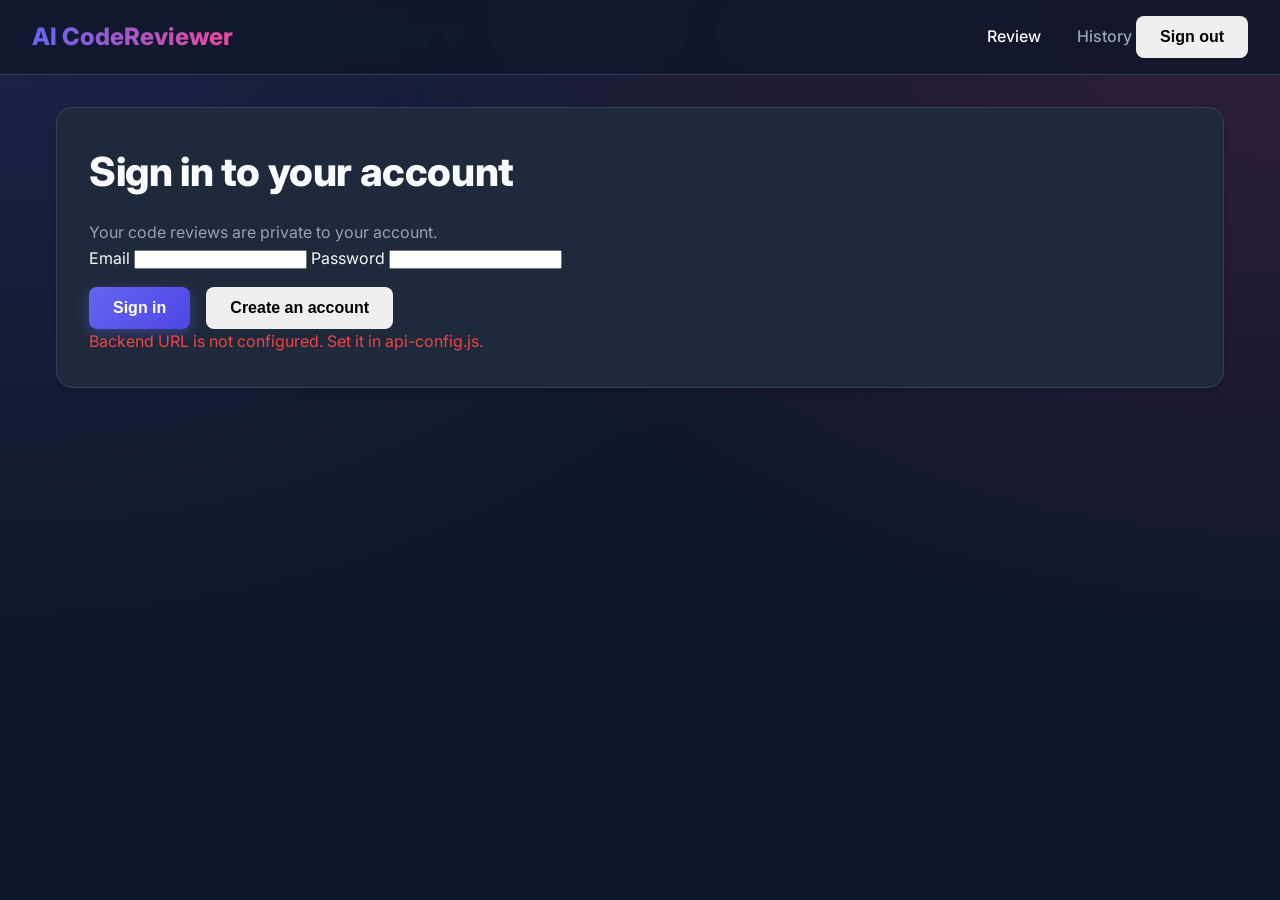
==== frontend/index.html @ 7a837c7b "Prepare AI Code Reviewer for production deployment Add JWT authentication, PostgreSQL production sup" ====
<!DOCTYPE html>
<html lang="en">
<head>
    <meta charset="UTF-8">
    <meta name="viewport" content="width=device-width, initial-scale=1.0">
    <title>AI Code Reviewer</title>
    <link rel="stylesheet" href="style.css">
    <link href="https://fonts.googleapis.com/css2?family=Inter:ital,opsz,wght@0,14..32,100..900;1,14..32,100..900&display=swap" rel="stylesheet">
</head>
<body>
    
    <header>
        <a href="index.html" class="logo">AI CodeReviewer</a>
        <nav>
            <a href="index.html" class="active">Review</a>
            <a href="history.html">History</a>
            <button type="button" class="btn btn-secondary" id="signOutButton" onclick="signOut()" hidden>Sign out</button>
        </nav>
    </header>

    <main class="fade-in">
        <section class="card" id="authPanel" hidden>
            <h1>Sign in to your account</h1>
            <p style="color: var(--text-muted);">Your code reviews are private to your account.</p>
            <form id="authForm" data-mode="login">
                <label for="authEmail">Email</label>
                <input id="authEmail" type="email" autocomplete="email" required maxlength="320">
                <label for="authPassword">Password</label>
                <input id="authPassword" type="password" autocomplete="current-password" required minlength="1" maxlength="72">
                <div style="display: flex; gap: 1rem; align-items: center; margin-top: 1rem;">
                    <button class="btn btn-primary" id="authSubmitButton" type="submit">Sign in</button>
                    <button class="btn btn-secondary" id="authModeButton" type="button" onclick="toggleAuthMode()">Create an account</button>
                </div>
                <p id="authMessage" role="status" aria-live="polite"></p>
            </form>
        </section>

        <section id="reviewPanel" hidden>
        <div class="card" style="text-align: center; padding: 4rem 2rem;">
            <h1> Elevate Your Code Quality</h1>

            <p style="color: var(--text-muted); font-size: 1.2rem; margin-bottom: 2rem;">
                Instant, AI-powered code analysis and optimization. <br>
                Paste your code or drop a file to get started.
            </p>

            <div class="file-drop" id="dropZone">
                <svg width="48" height="48" fill="none" stroke="currentColor" viewBox="0 0 24 24" style="color: var(--primary); margin-bottom: 1rem;">
                    <path stroke-linecap="round" stroke-linejoin="round" stroke-width="2" d="M7 16a4 4 0 01-.88-7.903A5 5 0 1115.9 6L16 6a5 5 0 011 9.9M15 13l-3-3m0 0l-3 3m3-3v12"></path>
                </svg>
                <h3> Drop file here or click to upload</h3>
                <p> Supports .js, .java, .py, .cpp, .txt</p>
                <input type="file" id="fileInput" accept=".js, .java, .py, .cpp, .txt">
            </div>

            <div style="position: relative;">
                <span class="hrsep">OR PASTE CODE</span>
                <hr style="border: 0; border-top: 1px solid var(--border); margin: 2rem 0;">
            </div>

            <textarea id="codeArea" placeholder="// Paste your code here..."></textarea>

            <div style="text-align: right">
                <button class="btn btn-primary" id="analyzeBtn" onclick="submitCode()">
                    Analyze Code
                </button>
            </div>



        </div>
        </section>

    </main>

    <script src="api-config.js"></script>
    <script src="script.js"></script>
    <script>
        document.addEventListener('DOMContentLoaded', initializeAuthentication);
    </script>
</body>
</html>
---- frontend/style.css ----
:root {
    --primary: #6366f1;
    --primary-dark: #4f46e5;
    --secondary: #ec4899;
    --bg-dark: #0f172a;
    --bg-card: #1e293b;
    --text-main: #f8fafc;
    --text-muted: #94a3b8;
    --border: #334155;
    --success: #22c55e;
    --warning: #f59e0b;
    --danger: #ef4444;
}

* {
    box-sizing: border-box;
    margin: 0;
    padding: 0;
}

body {
    font-family: 'Inter', system-ui, -apple-system,  sans-serif;
    background-color: var(--bg-dark);
    color: var(--text-main);
    line-height: 1.6;
    background-image:
        radial-gradient(at 0% 0%, rgba(99, 102, 241, 0.15) 0px, transparent 50%),
        radial-gradient(at 100% 0%, rgba(236, 72, 153, 0.15) 0px, transparent 50%);
    min-height: 100vh;

}

header {
    background: rgba(15, 23, 42, .8);
    backdrop-filter: blur(10px);
    border-bottom: 1px solid var(--border);
    padding: 1rem 2rem;
    position: sticky;
    top: 0;
    z-index: 100;
    display: flex;
    justify-content: space-between;
    align-items: center;
}

.logo {
    font-size: 1.5rem;
    font-weight: 800;
    background: linear-gradient(to right, var(--primary), var(--secondary));
    background-clip: text;
    text-decoration: none;
    -webkit-background-clip: text;
    -webkit-text-fill-color: transparent;
}

nav a {
    color: var(--text-muted);
    text-decoration: none;
    margin-left: 2rem;
    font-weight: 500;
    transition: color 0.2s;
}

nav a:hover,
nav a.active {
    color: var(--text-main);
}

main {
    max-width: 1200px;
    margin: 2rem auto;
    padding: 0 1rem;
}

.card {
    background: var(--bg-card);
    border: 1px solid var(--border);
    border-radius: 1rem;
    padding: 2rem;
    box-shadow: 0 4px 6px -1px rgba(0, 0, 0, 0.1), 0 2px 4px -1px rgba(0, 0, 0, 0.06);
    margin-bottom: 2rem;
    transition: transform 0.2s;
}

.card:hover {
    border-color: var(--primary);
}

h1, h3 {
    margin-bottom: 1rem;
    letter-spacing: -0.025rem;
}

h1 {
    font-size: 2.5rem;
    font-weight: 800;
}


.btn {
    display: inline-flex;
    align-items: center;
    justify-content: center;
    padding: 0.75rem 1.5rem;
    border-radius: 0.5rem;
    font-weight: 600;
    cursor: pointer;
    transition: all 0.2s;
    border: none;
    text-decoration: none;
    font-size: 1rem;
}

.btn-primary {
    background: linear-gradient(135deg, var(--primary), var(--primary-dark));
    color: white;
    box-shadow: 0 4px 14px 0 rgba(99, 102, 241, 0.39);
}

.btn-primary:hover {
    transform: translateY(-2px);
    box-shadow: 0 6px 20px rgba(99, 102, 241, 0.23);
}


textarea {
    width: 100%;
    min-height: 300px;
    background: rgba(0, 0, 0, .3);
    border: 1px solid var(--border);
    border-radius: 0.5rem;
    padding: 1rem;
    color: var(--text-main);
    font-size: 0.9rem;
    resize: vertical;
    margin-bottom: 1rem;
}

.file-drop {
    border: 2px dashed var(--border);
    border-radius: 1rem;
    padding: 3rem;
    text-align: center;
    cursor: pointer;
    transition: all 0.2s;
    margin-bottom: 1rem;
    background: rgba(255, 255, 255, 0.02);
}

.file-drop:hover,
.file-drop.dragover {
    border-color: var(--primary);
    background: rgba(99, 102, 241, 0.05);
}


.hrsep {
    position: absolute;
    top: -12px;
    left: 50%;
    transform: translateX(-50%);
    background: var(--bg-card);
    padding: 0 1rem;
    color: var(--text-muted);
    font-size: 0.9rem;
}
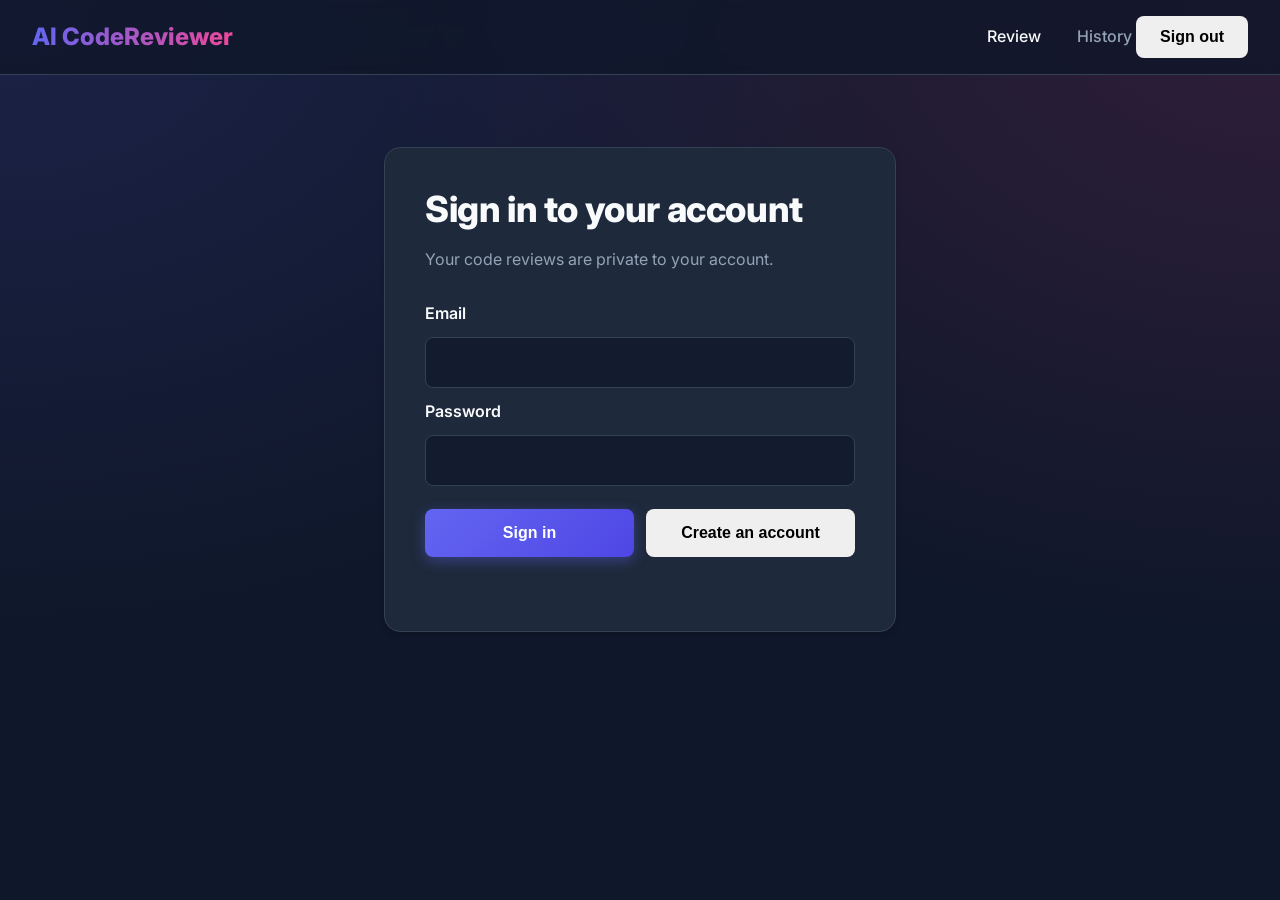
==== commit fea01d6c: "integrate with live backend" ====
--- a/frontend/index.html
+++ b/frontend/index.html
@@ -19,15 +19,15 @@
     </header>
 
     <main class="fade-in">
-        <section class="card" id="authPanel" hidden>
-            <h1>Sign in to your account</h1>
-            <p style="color: var(--text-muted);">Your code reviews are private to your account.</p>
-            <form id="authForm" data-mode="login">
+        <section class="card auth-card" id="authPanel" hidden>
+            <h1 id="authHeading">Sign in to your account</h1>
+            <p class="auth-description">Your code reviews are private to your account.</p>
+            <form class="auth-form" id="authForm" data-mode="login">
                 <label for="authEmail">Email</label>
                 <input id="authEmail" type="email" autocomplete="email" required maxlength="320">
                 <label for="authPassword">Password</label>
                 <input id="authPassword" type="password" autocomplete="current-password" required minlength="1" maxlength="72">
-                <div style="display: flex; gap: 1rem; align-items: center; margin-top: 1rem;">
+                <div class="auth-actions">
                     <button class="btn btn-primary" id="authSubmitButton" type="submit">Sign in</button>
                     <button class="btn btn-secondary" id="authModeButton" type="button" onclick="toggleAuthMode()">Create an account</button>
                 </div>
--- a/frontend/style.css
+++ b/frontend/style.css
@@ -165,17 +165,119 @@
     font-size: 0.9rem;
 }
 
-
-
-
-
-
-
-
-
-
-
-
-
-
-
+.auth-card {
+    width: min(100%, 32rem);
+    margin: clamp(1.5rem, 8vh, 5rem) auto 2rem;
+    padding: clamp(1.5rem, 5vw, 2.5rem);
+}
+
+.auth-card h1 {
+    font-size: clamp(1.75rem, 6vw, 2.25rem);
+    line-height: 1.2;
+}
+
+.auth-description {
+    color: var(--text-muted);
+    margin-bottom: 1.75rem;
+}
+
+.auth-form {
+    display: grid;
+    gap: 0.65rem;
+}
+
+.auth-form label {
+    font-weight: 600;
+}
+
+.auth-form input {
+    width: 100%;
+    min-height: 3rem;
+    padding: 0.75rem 0.9rem;
+    border: 1px solid var(--border);
+    border-radius: 0.5rem;
+    background: rgba(15, 23, 42, 0.7);
+    color: var(--text-main);
+    font: inherit;
+}
+
+.auth-form input:focus-visible {
+    outline: 2px solid var(--primary);
+    outline-offset: 2px;
+}
+
+.auth-actions {
+    display: grid;
+    grid-template-columns: repeat(2, minmax(0, 1fr));
+    gap: 0.75rem;
+    margin-top: 0.75rem;
+}
+
+.auth-actions .btn {
+    min-width: 0;
+    min-height: 3rem;
+    padding-inline: 0.75rem;
+}
+
+#authMessage {
+    min-height: 1.5rem;
+    overflow-wrap: anywhere;
+}
+
+@media (max-width: 600px) {
+    header {
+        flex-wrap: wrap;
+        gap: 0.75rem;
+        padding: 0.75rem 1rem;
+    }
+
+    .logo {
+        font-size: 1.25rem;
+    }
+
+    header nav {
+        display: flex;
+        width: 100%;
+        align-items: center;
+        justify-content: flex-start;
+        gap: clamp(0.75rem, 4vw, 1.5rem);
+    }
+
+    header nav a {
+        margin-left: 0;
+    }
+
+    header nav .btn {
+        margin-left: auto;
+        padding: 0.6rem 0.85rem;
+    }
+
+    main {
+        margin-top: 1rem;
+        padding-inline: 0.75rem;
+    }
+
+    .auth-card {
+        margin-top: 1rem;
+        margin-bottom: 1rem;
+        border-radius: 0.75rem;
+    }
+
+    .auth-actions {
+        grid-template-columns: 1fr;
+    }
+}
+
+
+
+
+
+
+
+
+
+
+
+
+
+
